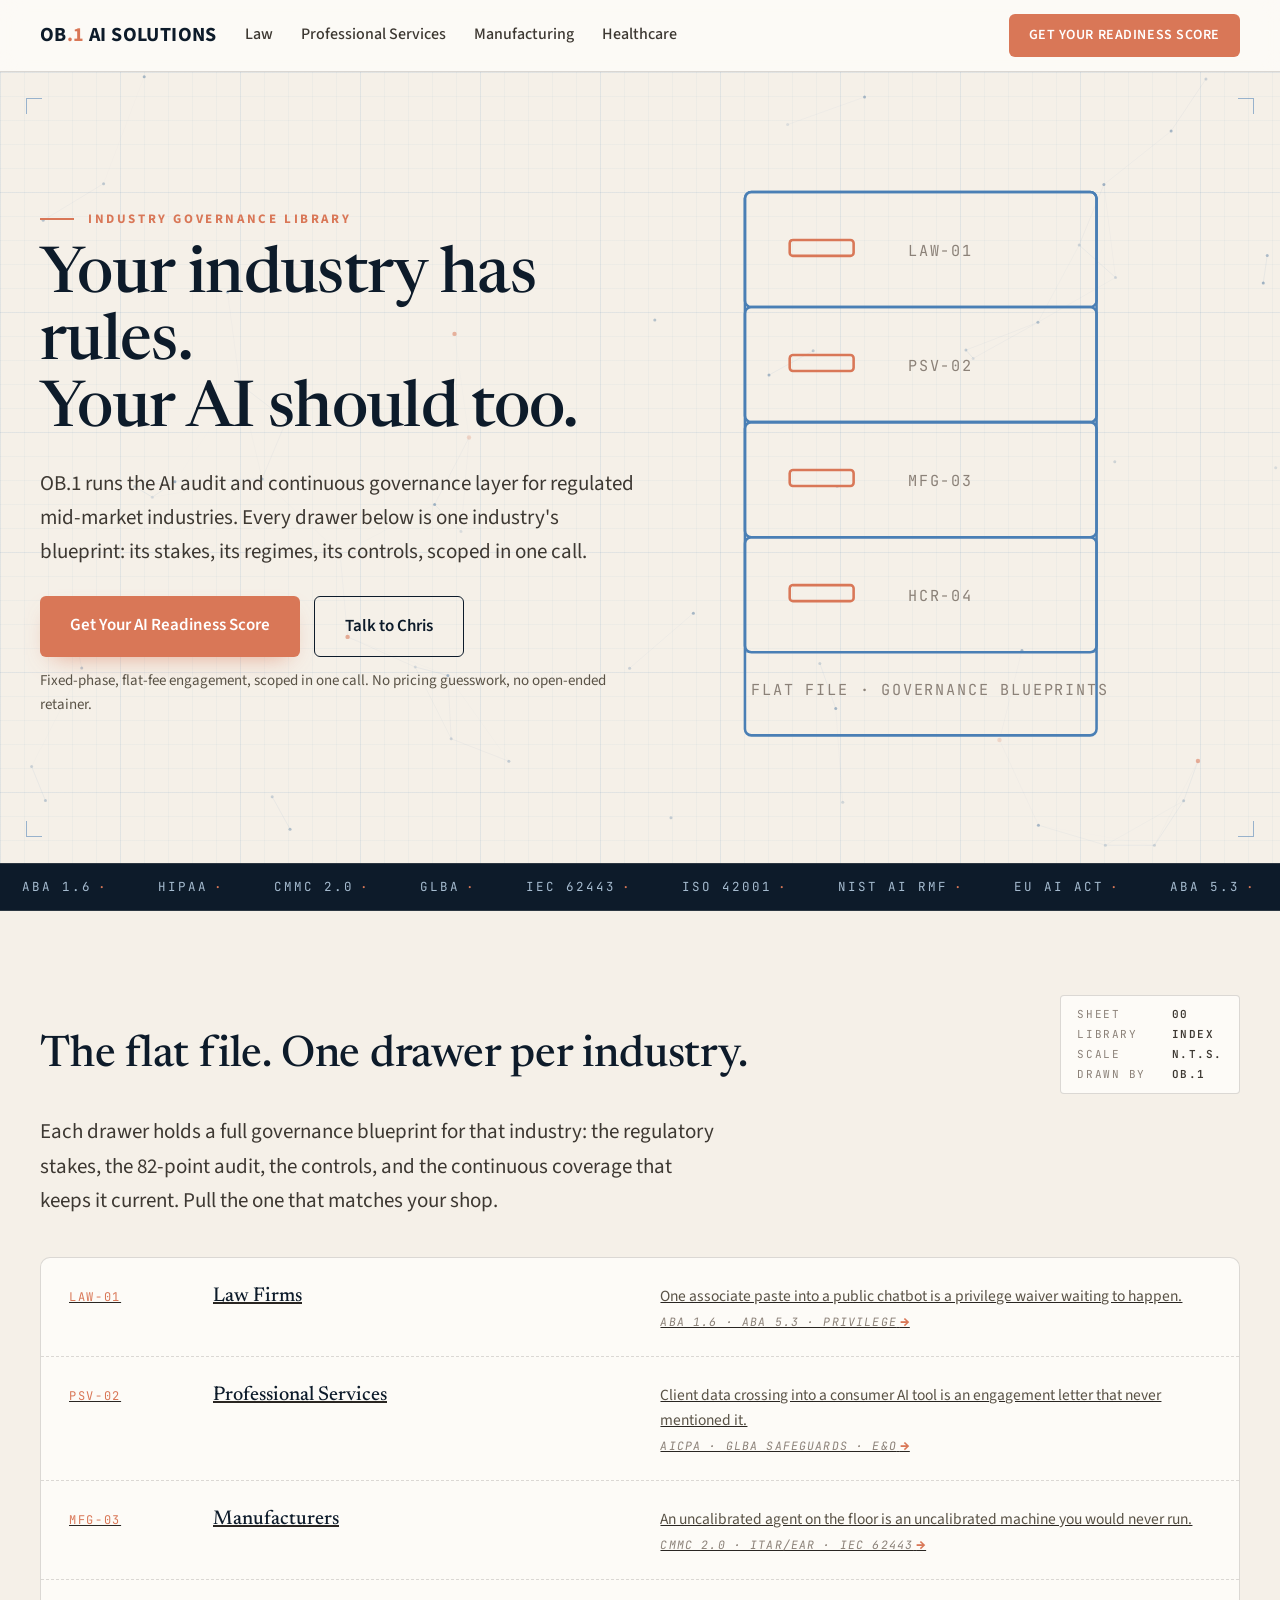
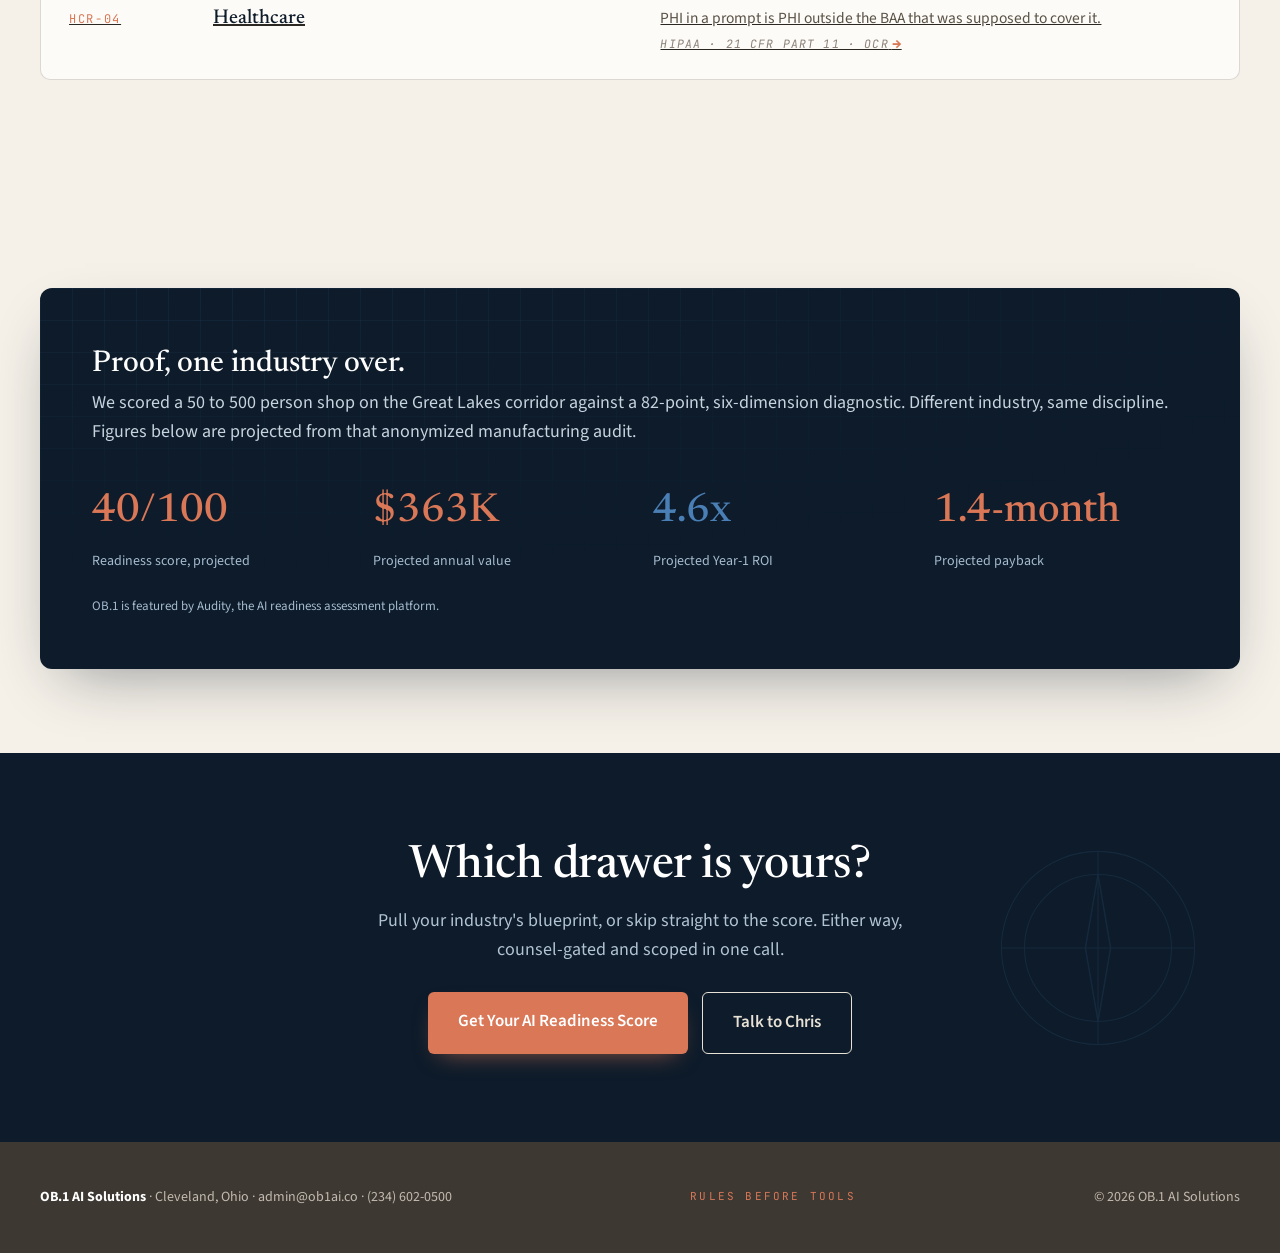
==== site/index.html @ c63a4c14 "Add hub index page, robots.txt, sitemap Co-Authored-By: Claude Fable 5 <noreply@anthropic.com> Claud" ====
<!doctype html>
<html lang="en">
<head>
<meta charset="utf-8">
<meta name="viewport" content="width=device-width,initial-scale=1">
<title>AI Audit by Industry | OB.1 AI Solutions · Rules Before Tools</title>
<meta name="description" content="OB.1 runs the AI audit and continuous governance layer for regulated mid-market industries. Find your industry's blueprint: law, professional services, manufacturing, healthcare.">
<link rel="canonical" href="https://ob1ai.co/">
<meta property="og:type" content="website">
<meta property="og:title" content="AI Audit by Industry | OB.1 AI Solutions">
<meta property="og:description" content="OB.1 runs the AI audit and continuous governance layer for regulated mid-market industries.">
<meta property="og:url" content="https://ob1ai.co/">
<meta name="twitter:card" content="summary">
<meta name="twitter:title" content="AI Audit by Industry | OB.1 AI Solutions">
<meta name="twitter:description" content="OB.1 runs the AI audit and continuous governance layer for regulated mid-market industries.">
<link rel="preconnect" href="https://fonts.googleapis.com"><link rel="preconnect" href="https://fonts.gstatic.com" crossorigin>
<link href="https://fonts.googleapis.com/css2?family=Source+Sans+3:wght@400;500;600;700&family=Newsreader:ital,opsz,wght@0,6..72,400;0,6..72,500;0,6..72,600;1,6..72,400&family=JetBrains+Mono:wght@400;500&display=swap" rel="stylesheet">
<link rel="stylesheet" href="css/ob1.css">
<noscript><style>.reveal{opacity:1;transform:none}</style></noscript>
<script type="application/ld+json">
{
  "@context": "https://schema.org",
  "@type": "ProfessionalService",
  "name": "OB.1 AI Solutions",
  "url": "https://ob1ai.co/",
  "email": "admin@ob1ai.co",
  "telephone": "+1-234-602-0500",
  "address": {
    "@type": "PostalAddress",
    "addressLocality": "Cleveland",
    "addressRegion": "OH",
    "addressCountry": "US"
  },
  "areaServed": ["Ohio", "United States"],
  "description": "AI audit and continuous AI governance for regulated mid-market industries.",
  "slogan": "Rules Before Tools"
}
</script>
<script type="application/ld+json">
{
  "@context": "https://schema.org",
  "@type": "ItemList",
  "name": "OB.1 Industry Governance Library",
  "itemListElement": [
    {"@type":"ListItem","position":1,"name":"AI Audit for Law Firms","url":"https://ob1ai.co/law"},
    {"@type":"ListItem","position":2,"name":"AI Audit for Professional Services Firms","url":"https://ob1ai.co/professional-services"},
    {"@type":"ListItem","position":3,"name":"AI Audit for Manufacturers","url":"https://ob1ai.co/manufacturing"},
    {"@type":"ListItem","position":4,"name":"AI Audit for Healthcare Organizations","url":"https://ob1ai.co/healthcare"}
  ]
}
</script>
</head>
<body>

<nav class="ob1">
  <div class="wrap">
    <a class="logo" href="/">OB<span>.1</span> AI SOLUTIONS</a>
    <a class="nl" href="/law">Law</a>
    <a class="nl" href="/professional-services">Professional Services</a>
    <a class="nl" href="/manufacturing">Manufacturing</a>
    <a class="nl" href="/healthcare">Healthcare</a>
    <a class="cta" href="https://ob1ai.co/services">GET YOUR READINESS SCORE</a>
  </div>
</nav>

<header class="hero grid-bg" id="top">
  <canvas class="hero-canvas" data-density="1"></canvas>
  <div class="cropmarks"><i></i><i></i><i></i><i></i></div>
  <div class="wrap">
    <div>
      <p class="eyebrow">Industry Governance Library</p>
      <h1>Your industry has rules.<br>Your AI should too.</h1>
      <p class="lede">OB.1 runs the AI audit and continuous governance layer for regulated mid-market industries. Every drawer below is one industry's blueprint: its stakes, its regimes, its controls, scoped in one call.</p>
      <div class="btn-row">
        <a class="btn btn-primary" href="https://ob1ai.co/services">Get Your AI Readiness Score</a>
        <a class="btn btn-ghost" href="mailto:chris@ob1ai.co">Talk to Chris</a>
      </div>
      <p class="micro">Fixed-phase, flat-fee engagement, scoped in one call. No pricing guesswork, no open-ended retainer.</p>
    </div>
    <div class="schematic" aria-hidden="true">
      <svg viewBox="0 0 340 380" role="img" aria-hidden="true">
        <rect class="draw" x="30" y="20" width="220" height="340" rx="4"></rect>
        <rect class="draw" x="30" y="20" width="220" height="72" rx="4"></rect>
        <rect class="draw" x="30" y="92" width="220" height="72" rx="4"></rect>
        <rect class="draw" x="30" y="164" width="220" height="72" rx="4"></rect>
        <rect class="draw" x="30" y="236" width="220" height="72" rx="4"></rect>
        <rect class="draw o" x="58" y="50" width="40" height="10" rx="2"></rect>
        <rect class="draw o" x="58" y="122" width="40" height="10" rx="2"></rect>
        <rect class="draw o" x="58" y="194" width="40" height="10" rx="2"></rect>
        <rect class="draw o" x="58" y="266" width="40" height="10" rx="2"></rect>
        <line class="draw faint" x1="30" y1="308" x2="250" y2="308"></line>
        <text x="132" y="60">LAW&#8209;01</text>
        <text x="132" y="132">PSV&#8209;02</text>
        <text x="132" y="204">MFG&#8209;03</text>
        <text x="132" y="276">HCR&#8209;04</text>
        <text x="34" y="335">FLAT FILE · GOVERNANCE BLUEPRINTS</text>
      </svg>
    </div>
  </div>
</header>

<div class="ticker">
  <div class="ticker-track">
    <div class="ticker-seq">
      <span>ABA 1.6<em>·</em></span><span>HIPAA<em>·</em></span><span>CMMC 2.0<em>·</em></span><span>GLBA<em>·</em></span>
      <span>IEC 62443<em>·</em></span><span>ISO 42001<em>·</em></span><span>NIST AI RMF<em>·</em></span><span>EU AI ACT<em>·</em></span>
      <span>ABA 5.3<em>·</em></span><span>21 CFR PART 11<em>·</em></span><span>AICPA<em>·</em></span><span>ITAR/EAR<em>·</em></span>
    </div>
    <div class="ticker-seq">
      <span>ABA 1.6<em>·</em></span><span>HIPAA<em>·</em></span><span>CMMC 2.0<em>·</em></span><span>GLBA<em>·</em></span>
      <span>IEC 62443<em>·</em></span><span>ISO 42001<em>·</em></span><span>NIST AI RMF<em>·</em></span><span>EU AI ACT<em>·</em></span>
      <span>ABA 5.3<em>·</em></span><span>21 CFR PART 11<em>·</em></span><span>AICPA<em>·</em></span><span>ITAR/EAR<em>·</em></span>
    </div>
  </div>
</div>

<section id="drawers">
  <div class="wrap">
    <div class="sheet-head reveal">
      <h2>The flat file. One drawer per industry.</h2>
      <div class="titleblock">
        SHEET <b>00</b>
        LIBRARY <b>INDEX</b>
        SCALE <b>N.T.S.</b>
        DRAWN BY <b>OB.1</b>
      </div>
    </div>
    <p class="lede reveal">Each drawer holds a full governance blueprint for that industry: the regulatory stakes, the 82-point audit, the controls, and the continuous coverage that keeps it current. Pull the one that matches your shop.</p>

    <div class="ledger reveal">
      <a class="ledger-row" href="/law">
        <span class="no">LAW&#8209;01</span>
        <b>Law Firms</b>
        <span>One associate paste into a public chatbot is a privilege waiver waiting to happen.<br><em class="dim">ABA 1.6 · ABA 5.3 · PRIVILEGE</em> <span class="arr" aria-hidden="true" style="color:var(--orange);font-weight:700">&rarr;</span></span>
      </a>
      <a class="ledger-row" href="/professional-services">
        <span class="no">PSV&#8209;02</span>
        <b>Professional Services</b>
        <span>Client data crossing into a consumer AI tool is an engagement letter that never mentioned it.<br><em class="dim">AICPA · GLBA SAFEGUARDS · E&amp;O</em> <span class="arr" aria-hidden="true" style="color:var(--orange);font-weight:700">&rarr;</span></span>
      </a>
      <a class="ledger-row" href="/manufacturing">
        <span class="no">MFG&#8209;03</span>
        <b>Manufacturers</b>
        <span>An uncalibrated agent on the floor is an uncalibrated machine you would never run.<br><em class="dim">CMMC 2.0 · ITAR/EAR · IEC 62443</em> <span class="arr" aria-hidden="true" style="color:var(--orange);font-weight:700">&rarr;</span></span>
      </a>
      <a class="ledger-row" href="/healthcare">
        <span class="no">HCR&#8209;04</span>
        <b>Healthcare</b>
        <span>PHI in a prompt is PHI outside the BAA that was supposed to cover it.<br><em class="dim">HIPAA · 21 CFR PART 11 · OCR</em> <span class="arr" aria-hidden="true" style="color:var(--orange);font-weight:700">&rarr;</span></span>
      </a>
    </div>
  </div>
</section>

<section>
  <div class="wrap">
    <div class="case-panel reveal">
      <div class="grid-veil"></div>
      <h3>Proof, one industry over.</h3>
      <p>We scored a 50 to 500 person shop on the Great Lakes corridor against a 82-point, six-dimension diagnostic. Different industry, same discipline. Figures below are projected from that anonymized manufacturing audit.</p>
      <div class="case-stats">
        <div><b data-count="53" data-suffix="/100">0</b><span>Readiness score, projected</span></div>
        <div><b data-count="487" data-prefix="$" data-suffix="K">$0K</b><span>Projected annual value</span></div>
        <div class="bl"><b data-count="6.2" data-decimals="1" data-suffix="x">0x</b><span>Projected Year-1 ROI</span></div>
        <div><b data-count="1.9" data-decimals="1" data-suffix="-month">0</b><span>Projected payback</span></div>
      </div>
      <p style="margin-top:22px;font-size:13px;color:var(--t-on-navy-dim)">OB.1 is featured by Audity, the AI readiness assessment platform.</p>
    </div>
  </div>
</section>

<section class="cta-band grid-bg on-dark">
  <svg class="compass" viewBox="0 0 200 200" aria-hidden="true">
    <circle cx="100" cy="100" r="92" fill="none" stroke="#4A7FB5" stroke-width="1"></circle>
    <circle cx="100" cy="100" r="70" fill="none" stroke="#4A7FB5" stroke-width="1"></circle>
    <line x1="100" y1="8" x2="100" y2="192" stroke="#4A7FB5" stroke-width="1"></line>
    <line x1="8" y1="100" x2="192" y2="100" stroke="#4A7FB5" stroke-width="1"></line>
    <polygon points="100,30 112,100 100,170 88,100" fill="none" stroke="#4A7FB5" stroke-width="1.4"></polygon>
  </svg>
  <div class="wrap">
    <h2>Which drawer is yours?</h2>
    <p>Pull your industry's blueprint, or skip straight to the score. Either way, counsel-gated and scoped in one call.</p>
    <div class="btn-row">
      <a class="btn btn-primary" href="https://ob1ai.co/services">Get Your AI Readiness Score</a>
      <a class="btn btn-ghost" href="mailto:chris@ob1ai.co">Talk to Chris</a>
    </div>
  </div>
</section>

<footer class="ob1">
  <div class="wrap">
    <div><b>OB.1 AI Solutions</b> · Cleveland, Ohio · <a href="mailto:admin@ob1ai.co">admin@ob1ai.co</a> · <a href="tel:+12346020500">(234) 602-0500</a></div>
    <div class="foot-tag">RULES BEFORE TOOLS</div>
    <div>&copy; 2026 OB.1 AI Solutions</div>
  </div>
</footer>

<script src="js/ob1.js" defer></script>
</body>
</html>
---- site/css/ob1.css ----
/* ==========================================================================
   OB.1 AI SOLUTIONS · Architectural Blueprint Design System · v1.0
   Vertical landing pages: Law · Professional Services · Manufacturing · Healthcare
   Canvas: parchment. Structure: blueprint navy. Accent: sunset orange (<=15%).
   Type: Newsreader (display serif) · Source Sans 3 (UI/body) · JetBrains Mono (drafting annotations)
   ========================================================================== */

:root{
  --parchment:#F5F0E8;
  --paper:#FDFBF7;
  --cream:#E8DFD0;
  --navy:#0D1B2A;
  --navy-2:#1B3A5C;
  --blue:#2E5E8E;
  --line:#4A7FB5;
  --orange:#D97757;
  --amber:#E09070;
  --charcoal:#3D3832;
  --stone:#8B8178;
  --ink:#2A2622;
  --hairline:rgba(61,56,50,.18);
  --hairline-d:rgba(232,226,214,.14);
  --t-on-navy:#E8E2D6;
  --t-on-navy-dim:#a5bbcf;
  --serif:'Newsreader',Georgia,serif;
  --sans:'Source Sans 3','Helvetica Neue',Arial,sans-serif;
  --mono:'JetBrains Mono','Fira Code',Consolas,monospace;
  --shadow-card:0 24px 60px -24px rgba(13,27,42,.45);
  --shadow-soft:0 2px 8px rgba(13,27,42,.12);
  --ease-out:cubic-bezier(.2,.7,.2,1);
  --maxw:1280px;
}

*{margin:0;padding:0;box-sizing:border-box}
html{scroll-behavior:smooth}
body{
  font-family:var(--sans);
  background:var(--parchment);
  color:var(--ink);
  line-height:1.62;
  font-size:18px;
  overflow-x:hidden;
  -webkit-font-smoothing:antialiased;
}
img,svg,canvas{max-width:100%;display:block}
a{color:inherit}
::selection{background:rgba(217,119,87,.28)}

.serif{font-family:var(--serif)}
.mono{font-family:var(--mono)}
.wrap{max-width:var(--maxw);margin:0 auto;padding:0 40px}

/* Blueprint grid canvases -------------------------------------------------- */
.grid-bg{
  background-image:
    linear-gradient(rgba(74,127,181,.07) 1px,transparent 1px),
    linear-gradient(90deg,rgba(74,127,181,.07) 1px,transparent 1px),
    linear-gradient(rgba(74,127,181,.045) 1px,transparent 1px),
    linear-gradient(90deg,rgba(74,127,181,.045) 1px,transparent 1px);
  background-size:120px 120px,120px 120px,24px 24px,24px 24px;
}
.dark .grid-bg,.grid-bg.dark{
  background-image:
    linear-gradient(rgba(74,127,181,.14) 1px,transparent 1px),
    linear-gradient(90deg,rgba(74,127,181,.14) 1px,transparent 1px),
    linear-gradient(rgba(74,127,181,.07) 1px,transparent 1px),
    linear-gradient(90deg,rgba(74,127,181,.07) 1px,transparent 1px);
  background-size:120px 120px,120px 120px,24px 24px,24px 24px;
}

/* Type scale --------------------------------------------------------------- */
.eyebrow{
  color:var(--orange);font-size:13px;font-weight:700;letter-spacing:.2em;
  text-transform:uppercase;margin-bottom:14px;display:flex;align-items:center;gap:14px;
}
.eyebrow::before{content:"";width:34px;height:2px;background:var(--orange);flex:none}
h1{font-family:var(--serif);font-weight:500;font-size:clamp(40px,5vw,64px);line-height:1.05;color:var(--navy);letter-spacing:-.01em}
h2{font-family:var(--serif);font-weight:500;font-size:clamp(30px,3.4vw,44px);line-height:1.1;color:var(--navy);margin-bottom:14px;letter-spacing:-.005em}
h3{font-family:var(--serif);font-weight:500;color:var(--navy)}
.lede{font-size:21px;color:var(--charcoal);max-width:680px;margin-top:20px}
.micro{font-size:15px;color:#595246;margin-top:12px}
.dim{font-family:var(--mono);font-size:11.5px;letter-spacing:.1em;color:var(--stone);text-transform:uppercase}

/* Nav ---------------------------------------------------------------------- */
nav.ob1{
  background:rgba(253,251,247,.88);backdrop-filter:blur(12px);-webkit-backdrop-filter:blur(12px);
  border-bottom:1px solid var(--hairline);padding:14px 0;position:sticky;top:0;z-index:90;
}
nav.ob1 .wrap{display:flex;align-items:center;gap:28px}
.logo{font-weight:700;font-size:20px;letter-spacing:.02em;color:var(--navy);text-decoration:none}
.logo span{color:var(--orange)}
nav.ob1 a.nl{color:var(--charcoal);text-decoration:none;font-size:16px;font-weight:500;position:relative}
nav.ob1 a.nl:after{content:"";position:absolute;left:0;bottom:-4px;width:0;height:2px;background:var(--orange);transition:width .28s var(--ease-out)}
nav.ob1 a.nl:hover:after,nav.ob1 a.nl[aria-current]:after{width:100%}
nav.ob1 .cta{margin-left:auto;background:var(--orange);color:#fff;padding:10px 20px;border-radius:6px;font-weight:600;font-size:14px;text-decoration:none;letter-spacing:.04em;transition:background .2s,transform .2s}
nav.ob1 .cta:hover{background:#c4633f;transform:translateY(-1px)}

/* Buttons ------------------------------------------------------------------ */
.btn{display:inline-block;text-decoration:none;font-weight:600;font-size:17px;padding:16px 30px;border-radius:6px;transition:transform .22s var(--ease-out),background .2s,box-shadow .22s}
.btn-primary{background:var(--orange);color:#fff;box-shadow:0 10px 24px -12px rgba(217,119,87,.7)}
.btn-primary:hover{background:#c4633f;transform:translateY(-2px);box-shadow:0 16px 30px -12px rgba(217,119,87,.75)}
.btn-ghost{border:1.5px solid var(--navy);color:var(--navy)}
.btn-ghost:hover{background:rgba(13,27,42,.05);transform:translateY(-2px)}
.on-dark .btn-ghost{border-color:var(--t-on-navy);color:var(--t-on-navy)}
.on-dark .btn-ghost:hover{background:rgba(232,226,214,.08)}
.btn-row{display:flex;gap:14px;margin-top:28px;flex-wrap:wrap}

/* Sections & sheet title-blocks ------------------------------------------- */
section{padding:84px 0;position:relative}
.sheet-head{display:flex;align-items:flex-end;justify-content:space-between;gap:24px;margin-bottom:8px}
.sheet-no{
  font-family:var(--serif);font-weight:500;font-size:clamp(64px,8vw,110px);line-height:.8;
  color:transparent;-webkit-text-stroke:1.5px rgba(74,127,181,.5);user-select:none;flex:none;
}
.dark .sheet-no,.on-dark .sheet-no{-webkit-text-stroke:1.5px rgba(232,226,214,.28)}
.titleblock{
  font-family:var(--mono);font-size:11px;letter-spacing:.14em;text-transform:uppercase;
  color:var(--stone);border:1px solid var(--hairline);border-radius:4px;padding:10px 16px;
  display:grid;grid-template-columns:auto auto;gap:2px 26px;background:var(--paper);
}
.titleblock b{color:var(--charcoal);font-weight:600}
.on-dark .titleblock{border-color:var(--hairline-d);background:rgba(232,226,214,.05);color:var(--t-on-navy-dim)}
.on-dark .titleblock b{color:var(--t-on-navy)}

/* Hero --------------------------------------------------------------------- */
.hero{padding:88px 0 96px;position:relative;overflow:hidden}
.hero .wrap{display:grid;grid-template-columns:1.05fr .95fr;gap:56px;align-items:center;position:relative;z-index:2}
.hero-canvas{position:absolute;inset:0;z-index:1;pointer-events:none}

/* Crop marks (drafting sheet corners) */
.cropmarks{position:absolute;inset:26px;pointer-events:none;z-index:1}
.cropmarks i{position:absolute;width:16px;height:16px;border-color:rgba(74,127,181,.55);border-style:solid;border-width:0}
.cropmarks i:nth-child(1){top:0;left:0;border-top-width:1.5px;border-left-width:1.5px}
.cropmarks i:nth-child(2){top:0;right:0;border-top-width:1.5px;border-right-width:1.5px}
.cropmarks i:nth-child(3){bottom:0;left:0;border-bottom-width:1.5px;border-left-width:1.5px}
.cropmarks i:nth-child(4){bottom:0;right:0;border-bottom-width:1.5px;border-right-width:1.5px}

/* Tilt cards (3D) ---------------------------------------------------------- */
.tilt-wrap{perspective:1200px}
.tilt{transform-style:preserve-3d;transition:transform .5s var(--ease-out);will-change:transform}
.tilt .tilt-inner-pop{transform:translateZ(28px)}

/* Scorecard ---------------------------------------------------------------- */
.scorecard{background:var(--navy);border-radius:12px;padding:38px;color:var(--t-on-navy);box-shadow:var(--shadow-card);position:relative;overflow:hidden}
.scorecard::after{content:"";position:absolute;inset:0;pointer-events:none;background:
  linear-gradient(rgba(74,127,181,.12) 1px,transparent 1px),
  linear-gradient(90deg,rgba(74,127,181,.12) 1px,transparent 1px);
  background-size:28px 28px;mask-image:radial-gradient(120% 90% at 80% 0%,#000 0%,transparent 70%)}
.sc-head{display:flex;justify-content:space-between;align-items:baseline;border-bottom:1px solid var(--hairline-d);padding-bottom:14px;margin-bottom:22px;position:relative;z-index:2}
.sc-head b{font-size:13px;letter-spacing:.14em;text-transform:uppercase}
.sc-head span{font-size:12.5px;color:var(--t-on-navy-dim);font-family:var(--mono)}
.dial-row{display:flex;gap:28px;align-items:center;position:relative;z-index:2}
.dial{position:relative;width:180px;height:180px;flex:none}
.dial svg{transform:rotate(-90deg);overflow:visible}
.dial .num{position:absolute;inset:0;display:flex;flex-direction:column;align-items:center;justify-content:center}
.dial .num b{font-size:48px;font-family:var(--serif);font-weight:600;color:#fff}
.dial .num i{font-style:normal;font-size:11px;letter-spacing:.12em;color:var(--t-on-navy-dim);font-family:var(--mono)}
.findings{flex:1;display:flex;flex-direction:column}
.finding{display:flex;gap:14px;align-items:baseline;padding:10px 0;border-bottom:1px dashed var(--hairline-d)}
.finding:last-child{border-bottom:none}
.finding b{font-family:var(--serif);font-size:32px;font-weight:600;color:var(--orange);min-width:56px}
.finding.blue b{color:var(--line)}
.finding span{font-size:15px;color:#c7d3de;line-height:1.5}
.sc-foot{margin-top:22px;font-size:13px;color:var(--t-on-navy-dim);border-top:1px solid var(--hairline-d);padding-top:14px;position:relative;z-index:2}
.sc-foot b{color:var(--t-on-navy)}

/* Regulatory ticker -------------------------------------------------------- */
.ticker{background:var(--navy);color:var(--t-on-navy-dim);overflow:hidden;padding:13px 0;border-top:1px solid var(--hairline-d);border-bottom:1px solid var(--hairline-d)}
.ticker-track{display:flex;gap:0;width:max-content;animation:tick 46s linear infinite}
.ticker-seq{display:flex;align-items:center;white-space:nowrap;font-family:var(--mono);font-size:12.5px;letter-spacing:.16em;text-transform:uppercase}
.ticker-seq span{padding:0 22px}
.ticker-seq em{font-style:normal;color:var(--orange);padding:0 6px}
@keyframes tick{to{transform:translateX(-50%)}}
.ticker:hover .ticker-track{animation-play-state:paused}

/* Stat band ---------------------------------------------------------------- */
.stat-band{background:var(--navy);color:var(--t-on-navy);padding:48px 0}
.stat-band .wrap{display:grid;grid-template-columns:repeat(3,1fr);gap:32px;text-align:center}
.stat-band b{display:block;font-family:var(--serif);font-size:44px;font-weight:500;color:#fff}
.stat-band .u{color:var(--orange)}
.stat-band span{font-size:16px;color:#b2c3d3}

/* Cards / doors ------------------------------------------------------------ */
.doors{display:grid;grid-template-columns:1fr 1fr;gap:28px;margin-top:40px}
.door{background:var(--paper);border:1px solid var(--hairline);border-top:4px solid var(--blue);border-radius:10px;padding:36px;transition:transform .32s var(--ease-out),box-shadow .32s}
.door:hover{transform:translateY(-6px);box-shadow:0 30px 50px -30px rgba(13,27,42,.4)}
.door.gaas{border-top-color:var(--orange)}
.door .tag{font-size:12px;font-weight:700;letter-spacing:.16em;text-transform:uppercase;color:var(--blue)}
.door.gaas .tag{color:var(--orange)}
.door h3{font-size:30px;margin:10px 0 12px}
.door p{font-size:17px;color:var(--charcoal)}
.door ul{list-style:none;margin:18px 0 22px}
.door li{font-size:16px;padding:8px 0 8px 24px;position:relative;border-bottom:1px dashed var(--hairline)}
.door li::before{content:"";position:absolute;left:2px;top:14px;width:10px;height:10px;border:2px solid var(--orange);border-radius:50%}
.door a.more{color:var(--navy);font-weight:600;font-size:14px;text-decoration:none;border-bottom:2px solid var(--orange)}

/* Controls grid (agentic five) --------------------------------------------- */
.controls{display:grid;grid-template-columns:repeat(5,1fr);gap:16px;margin-top:40px}
.control{background:var(--paper);border:1px solid var(--hairline);border-radius:8px;padding:24px 18px;text-align:center;transition:transform .3s var(--ease-out),border-color .3s}
.control:hover{transform:translateY(-4px);border-color:rgba(217,119,87,.5)}
.control b{display:block;font-family:var(--serif);font-size:21px;font-weight:500;color:var(--navy);margin-bottom:6px}
.control span{font-size:14.5px;color:#595246;line-height:1.5;display:block}
.control .dot{width:36px;height:36px;margin:0 auto 12px;border-radius:50%;background:rgba(217,119,87,.14);display:flex;align-items:center;justify-content:center;color:var(--orange);font-weight:700;font-size:14px;font-family:var(--mono)}

/* Scope / audit ledger rows ------------------------------------------------ */
.ledger{margin-top:40px;border:1px solid var(--hairline);border-radius:10px;overflow:hidden;background:var(--paper)}
.ledger-row{display:grid;grid-template-columns:120px 1fr 1.3fr;gap:24px;padding:22px 28px;border-bottom:1px dashed var(--hairline);align-items:baseline}
.ledger-row:last-child{border-bottom:none}
.ledger-row:hover{background:rgba(74,127,181,.05)}
.ledger-row .no{font-family:var(--mono);font-size:12px;letter-spacing:.14em;color:var(--orange)}
.ledger-row b{font-family:var(--serif);font-size:20px;font-weight:500;color:var(--navy)}
.ledger-row span{font-size:15.5px;color:#595246}

/* Chips -------------------------------------------------------------------- */
.chips{display:flex;flex-wrap:wrap;gap:10px;margin-top:32px}
.chip{background:var(--paper);border:1px solid var(--hairline);border-radius:100px;padding:9px 18px;font-size:14.5px;font-weight:500;color:var(--navy)}
.chip small{color:#595246;font-weight:400}
.chip.hot{border-color:var(--orange);background:rgba(217,119,87,.08)}

/* Quotes / proof ----------------------------------------------------------- */
.quote{background:var(--paper);border:1px solid var(--hairline);border-radius:10px;padding:30px}
.quote p{font-family:var(--serif);font-size:22px;font-style:italic;color:var(--navy);line-height:1.45}

/* Dark proof panel (case study) -------------------------------------------- */
.case-panel{background:var(--navy);color:var(--t-on-navy);border-radius:12px;padding:52px;margin-top:40px;box-shadow:var(--shadow-card);position:relative;overflow:hidden}
.case-panel .grid-veil{position:absolute;inset:0;pointer-events:none;background:
  linear-gradient(rgba(74,127,181,.1) 1px,transparent 1px),linear-gradient(90deg,rgba(74,127,181,.1) 1px,transparent 1px);
  background-size:32px 32px;mask-image:radial-gradient(130% 100% at 15% 0%,#000,transparent 75%)}
.case-panel h3{color:#fff;font-size:30px}
.case-panel p{color:#c7d3de}
.case-stats{display:grid;grid-template-columns:repeat(4,1fr);gap:26px;margin-top:34px;position:relative;z-index:2}
.case-stats b{display:block;font-family:var(--serif);font-size:40px;font-weight:500;color:var(--orange)}
.case-stats .bl b{color:var(--line)}
.case-stats span{font-size:14px;color:var(--t-on-navy-dim)}

/* FAQ ----------------------------------------------------------------------- */
details.faq{background:var(--paper);border:1px solid var(--hairline);border-radius:8px;margin-bottom:12px;overflow:hidden}
details.faq summary{cursor:pointer;padding:20px 24px;font-weight:600;font-size:17.5px;color:var(--navy);list-style:none;display:flex;justify-content:space-between;align-items:center;gap:18px}
details.faq summary::-webkit-details-marker{display:none}
details.faq summary:after{content:"+";font-family:var(--serif);font-size:22px;color:var(--orange);flex:none}
details.faq[open] summary:after{content:"–"}
details.faq p{padding:0 24px 22px;font-size:16.5px;color:var(--charcoal);max-width:840px}

/* CTA band ------------------------------------------------------------------ */
.cta-band{background:var(--navy);color:#fff;text-align:center;padding:88px 0;position:relative;overflow:hidden}
.cta-band h2{color:#fff;font-size:clamp(32px,3.6vw,46px)}
.cta-band p{color:#b2c3d3;max-width:560px;margin:14px auto 0}
.cta-band .btn-row{justify-content:center}
.compass{position:absolute;right:6%;top:50%;width:210px;height:210px;margin-top:-105px;opacity:.14;animation:spin 70s linear infinite;pointer-events:none}
@keyframes spin{to{transform:rotate(360deg)}}

/* Footer -------------------------------------------------------------------- */
footer.ob1{background:var(--charcoal);color:#c2bab0;padding:44px 0;font-size:14px}
footer.ob1 .wrap{display:flex;justify-content:space-between;flex-wrap:wrap;gap:16px;align-items:center}
footer.ob1 b{color:#fff}
footer.ob1 a{color:#c2bab0;text-decoration:none}
footer.ob1 a:hover{color:#fff}
.foot-tag{font-family:var(--mono);font-size:11px;letter-spacing:.2em;text-transform:uppercase;color:var(--orange)}

/* Schematic (SVG blueprint drawings) ---------------------------------------- */
.schematic{position:relative}
.schematic svg{width:100%;height:auto}
.schematic .draw{fill:none;stroke:var(--line);stroke-width:1.6;stroke-linecap:round;stroke-linejoin:round}
.schematic .draw.o{stroke:var(--orange)}
.schematic .draw.faint{stroke:rgba(74,127,181,.4);stroke-width:1}
.schematic text{font-family:var(--mono);font-size:9.5px;letter-spacing:.12em;fill:var(--stone);text-transform:uppercase}
.schematic .lbl-o{fill:var(--orange)}
.on-dark .schematic .draw{stroke:#7fa8cd}
.on-dark .schematic text{fill:var(--t-on-navy-dim)}
/* draw-on-scroll: js sets stroke-dasharray/offset then animates */
.schematic .draw{transition:none}

/* Reveal engine ------------------------------------------------------------- */
.reveal{opacity:0;transform:translateY(26px);transition:opacity .8s var(--ease-out),transform .8s var(--ease-out)}
.reveal.on{opacity:1;transform:none}
.reveal.d1{transition-delay:.08s}.reveal.d2{transition-delay:.16s}.reveal.d3{transition-delay:.24s}
.reveal.d4{transition-delay:.32s}.reveal.d5{transition-delay:.4s}

/* Breadcrumb rail (vertical pages) ------------------------------------------ */
.rail{position:fixed;left:18px;top:50%;transform:translateY(-50%);z-index:80;display:flex;flex-direction:column;gap:14px}
.rail a{width:9px;height:9px;border-radius:50%;border:1.5px solid var(--stone);display:block;transition:background .25s,border-color .25s,transform .25s}
.rail a.on{background:var(--orange);border-color:var(--orange);transform:scale(1.25)}
@media(max-width:1360px){.rail{display:none}}

/* Responsive ---------------------------------------------------------------- */
@media(max-width:980px){
  .hero .wrap{grid-template-columns:1fr}
  .doors,.quotes{grid-template-columns:1fr}
  .controls{grid-template-columns:repeat(2,1fr)}
  .case-stats{grid-template-columns:repeat(2,1fr)}
  .ledger-row{grid-template-columns:70px 1fr;gap:10px}
  .ledger-row span{grid-column:2}
  .stat-band .wrap{grid-template-columns:1fr;gap:22px}
  .sheet-head{flex-direction:column;align-items:flex-start;gap:10px}
  .titleblock{display:none}
  nav.ob1 a.nl{display:none}
  .wrap{padding:0 22px}
  .compass{display:none}
}
@media(prefers-reduced-motion:reduce){
  *,*::before,*::after{animation-duration:.01ms!important;animation-iteration-count:1!important;transition-duration:.01ms!important}
  html{scroll-behavior:auto}
  .reveal{opacity:1;transform:none}
  .ticker-track{animation:none}
}
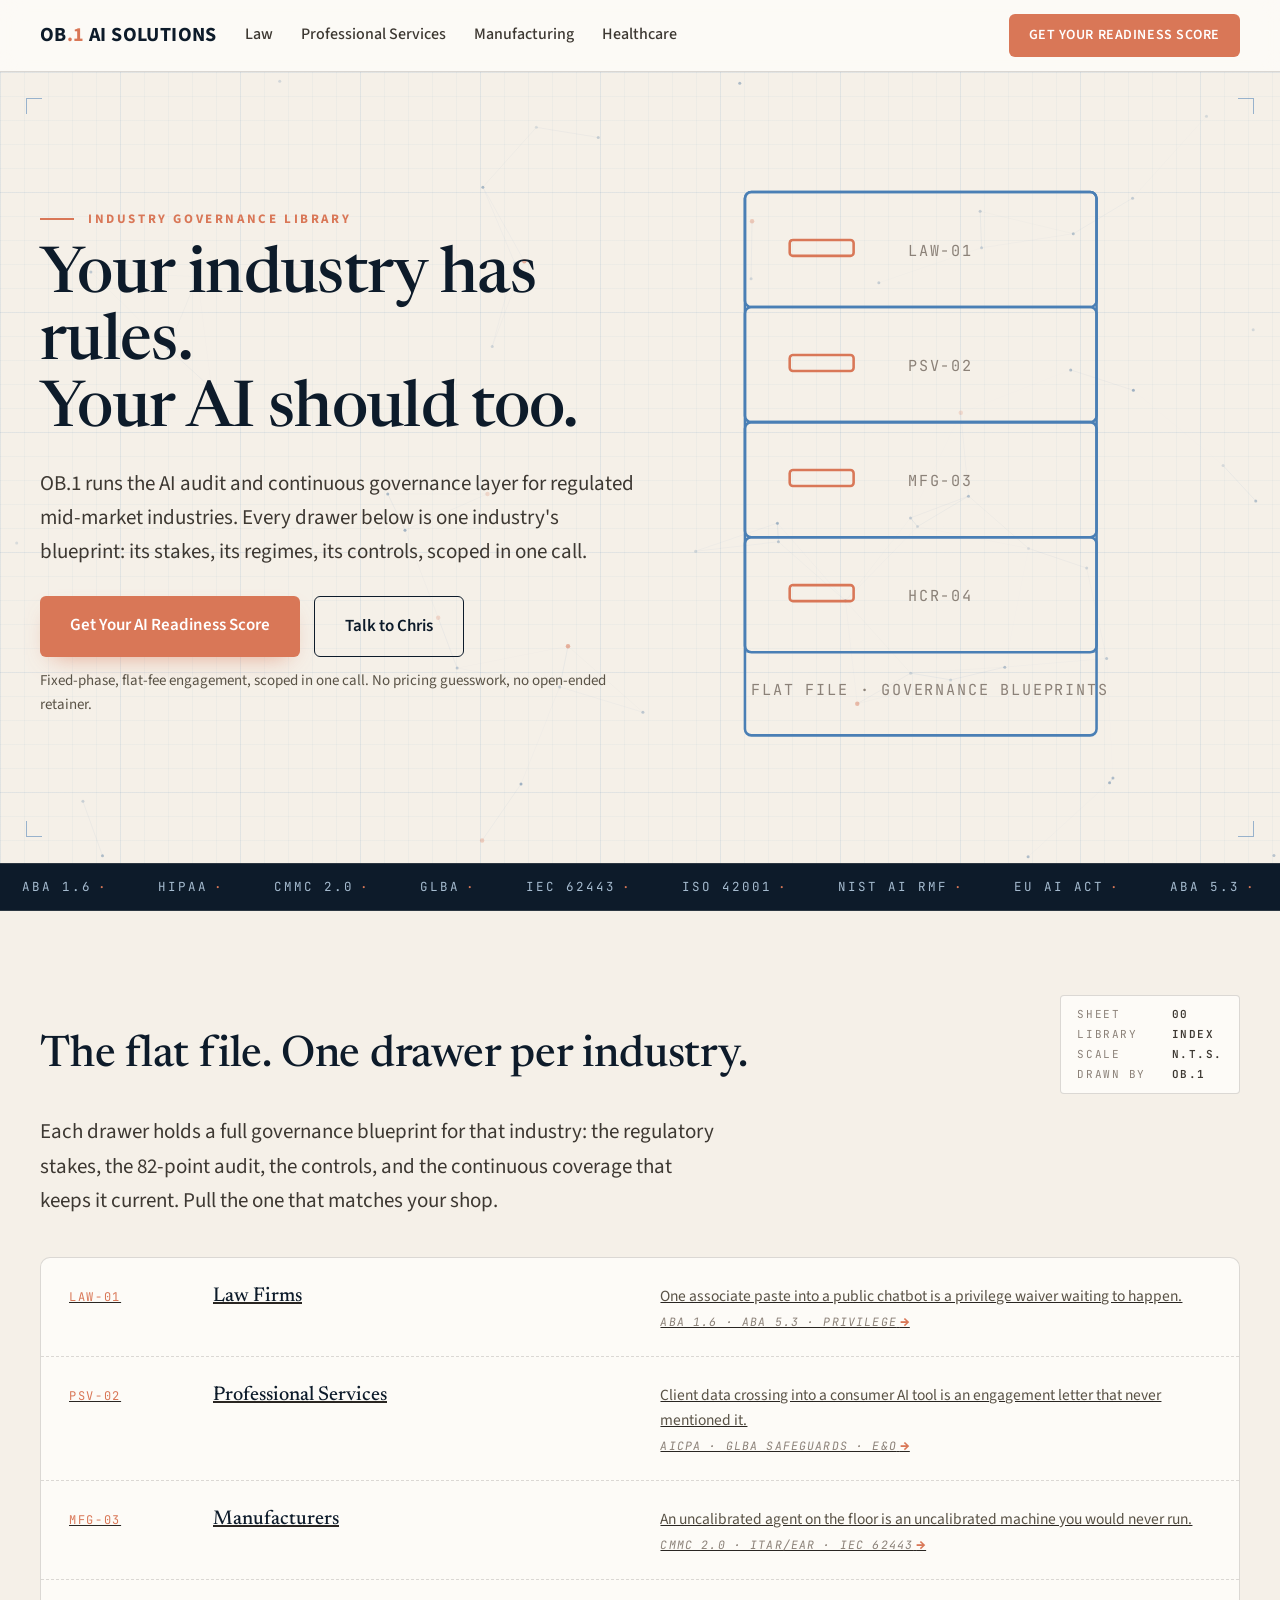
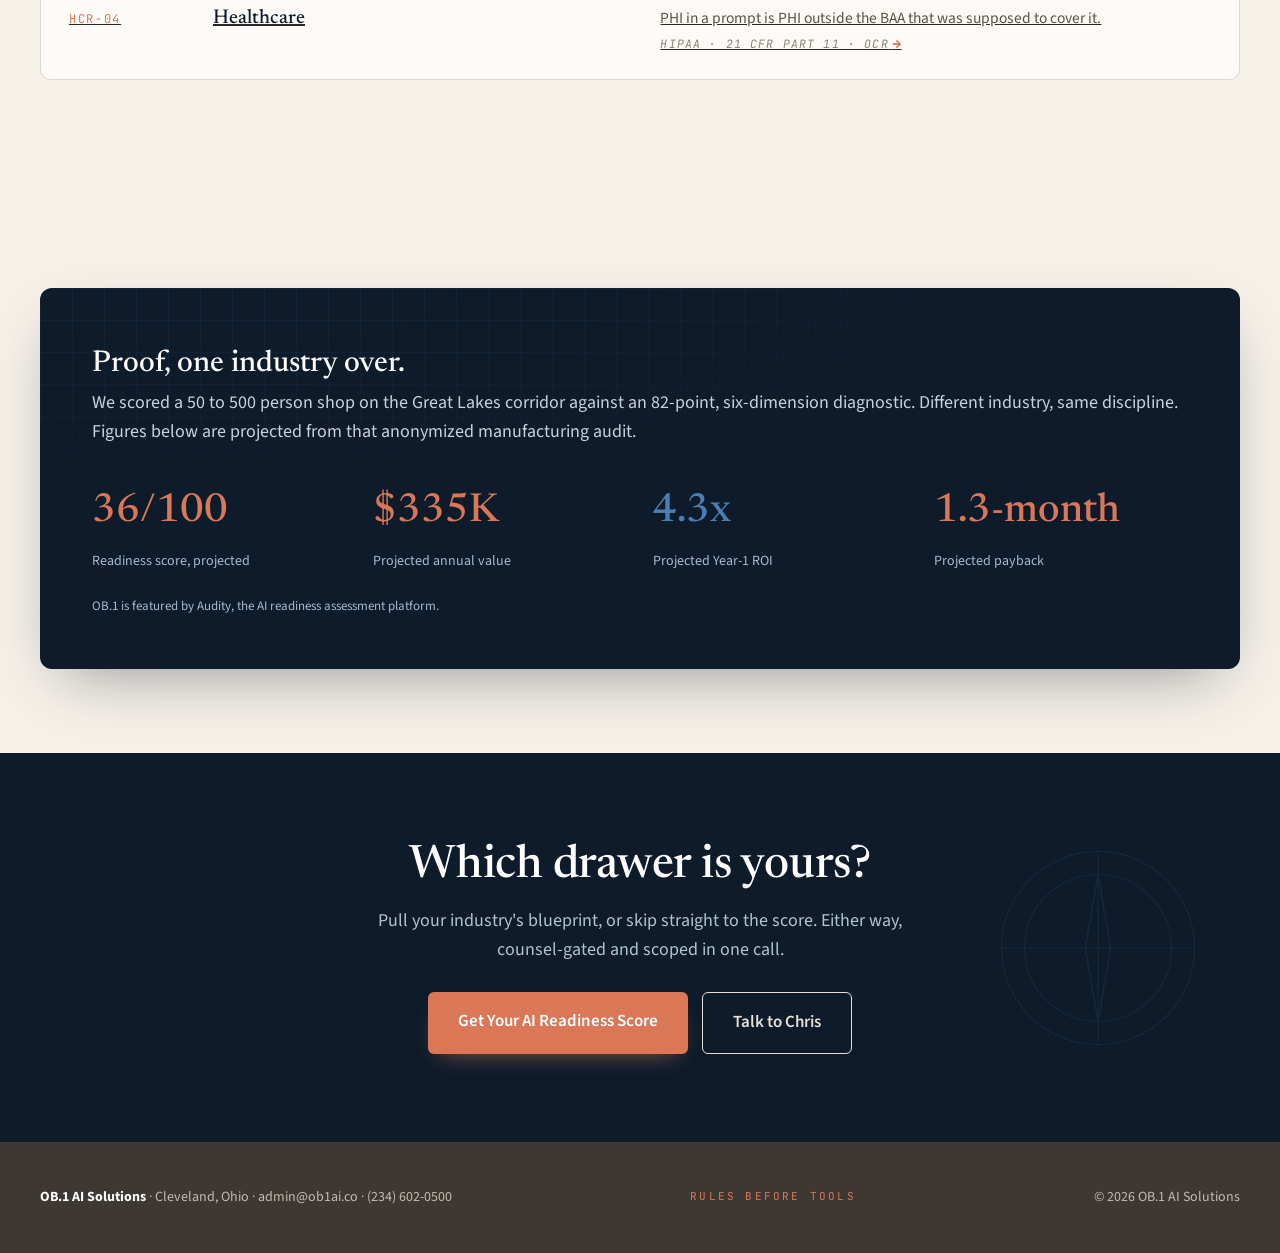
==== commit ac9d0ed2: "Apply verification findings: SEO metas, JS-off fallbacks, FAQ JSON-LD parity, a11y consistency Co-Au" ====
--- a/site/index.html
+++ b/site/index.html
@@ -4,7 +4,7 @@
 <meta charset="utf-8">
 <meta name="viewport" content="width=device-width,initial-scale=1">
 <title>AI Audit by Industry | OB.1 AI Solutions · Rules Before Tools</title>
-<meta name="description" content="OB.1 runs the AI audit and continuous governance layer for regulated mid-market industries. Find your industry's blueprint: law, professional services, manufacturing, healthcare.">
+<meta name="description" content="OB.1 runs the AI audit and continuous governance layer for regulated mid-market industries. Find your industry's blueprint: scoped, flat-fee, one call.">
 <link rel="canonical" href="https://ob1ai.co/">
 <meta property="og:type" content="website">
 <meta property="og:title" content="AI Audit by Industry | OB.1 AI Solutions">
@@ -155,14 +155,14 @@
 <section>
   <div class="wrap">
     <div class="case-panel reveal">
-      <div class="grid-veil"></div>
+      <div class="grid-veil" aria-hidden="true"></div>
       <h3>Proof, one industry over.</h3>
-      <p>We scored a 50 to 500 person shop on the Great Lakes corridor against a 82-point, six-dimension diagnostic. Different industry, same discipline. Figures below are projected from that anonymized manufacturing audit.</p>
+      <p>We scored a 50 to 500 person shop on the Great Lakes corridor against an 82-point, six-dimension diagnostic. Different industry, same discipline. Figures below are projected from that anonymized manufacturing audit.</p>
       <div class="case-stats">
-        <div><b data-count="53" data-suffix="/100">0</b><span>Readiness score, projected</span></div>
-        <div><b data-count="487" data-prefix="$" data-suffix="K">$0K</b><span>Projected annual value</span></div>
-        <div class="bl"><b data-count="6.2" data-decimals="1" data-suffix="x">0x</b><span>Projected Year-1 ROI</span></div>
-        <div><b data-count="1.9" data-decimals="1" data-suffix="-month">0</b><span>Projected payback</span></div>
+        <div><b data-count="53" data-suffix="/100">53/100</b><span>Readiness score, projected</span></div>
+        <div><b data-count="487" data-prefix="$" data-suffix="K">$487K</b><span>Projected annual value</span></div>
+        <div class="bl"><b data-count="6.2" data-decimals="1" data-suffix="x">6.2x</b><span>Projected Year-1 ROI</span></div>
+        <div><b data-count="1.9" data-decimals="1" data-suffix="-month">1.9-month</b><span>Projected payback</span></div>
       </div>
       <p style="margin-top:22px;font-size:13px;color:var(--t-on-navy-dim)">OB.1 is featured by Audity, the AI readiness assessment platform.</p>
     </div>
--- a/site/css/ob1.css
+++ b/site/css/ob1.css
@@ -148,13 +148,15 @@
   background-size:28px 28px;mask-image:radial-gradient(120% 90% at 80% 0%,#000 0%,transparent 70%)}
 .sc-head{display:flex;justify-content:space-between;align-items:baseline;border-bottom:1px solid var(--hairline-d);padding-bottom:14px;margin-bottom:22px;position:relative;z-index:2}
 .sc-head b{font-size:13px;letter-spacing:.14em;text-transform:uppercase}
-.sc-head span{font-size:12.5px;color:var(--t-on-navy-dim);font-family:var(--mono)}
+.sc-head span{font-size:11.5px;color:var(--t-on-navy-dim);font-family:var(--mono);text-align:right;max-width:46%;line-height:1.4}
 .dial-row{display:flex;gap:28px;align-items:center;position:relative;z-index:2}
 .dial{position:relative;width:180px;height:180px;flex:none}
 .dial svg{transform:rotate(-90deg);overflow:visible}
 .dial .num{position:absolute;inset:0;display:flex;flex-direction:column;align-items:center;justify-content:center}
 .dial .num b{font-size:48px;font-family:var(--serif);font-weight:600;color:#fff}
 .dial .num i{font-style:normal;font-size:11px;letter-spacing:.12em;color:var(--t-on-navy-dim);font-family:var(--mono)}
+/* static 53% default so the dial never reads as a full ring without JS */
+.dial-arc{stroke-dasharray:483.8;stroke-dashoffset:227.4}
 .findings{flex:1;display:flex;flex-direction:column}
 .finding{display:flex;gap:14px;align-items:baseline;padding:10px 0;border-bottom:1px dashed var(--hairline-d)}
 .finding:last-child{border-bottom:none}
@@ -216,6 +218,7 @@
 .chip{background:var(--paper);border:1px solid var(--hairline);border-radius:100px;padding:9px 18px;font-size:14.5px;font-weight:500;color:var(--navy)}
 .chip small{color:#595246;font-weight:400}
 .chip.hot{border-color:var(--orange);background:rgba(217,119,87,.08)}
+.arr{color:var(--orange);font-weight:700}
 
 /* Quotes / proof ----------------------------------------------------------- */
 .quote{background:var(--paper);border:1px solid var(--hairline);border-radius:10px;padding:30px}
@@ -293,7 +296,9 @@
   .stat-band .wrap{grid-template-columns:1fr;gap:22px}
   .sheet-head{flex-direction:column;align-items:flex-start;gap:10px}
   .titleblock{display:none}
-  nav.ob1 a.nl{display:none}
+  nav.ob1 .wrap{flex-wrap:wrap;gap:8px 18px}
+  nav.ob1 a.nl{font-size:14px}
+  nav.ob1 .cta{padding:8px 14px;font-size:12.5px}
   .wrap{padding:0 22px}
   .compass{display:none}
 }
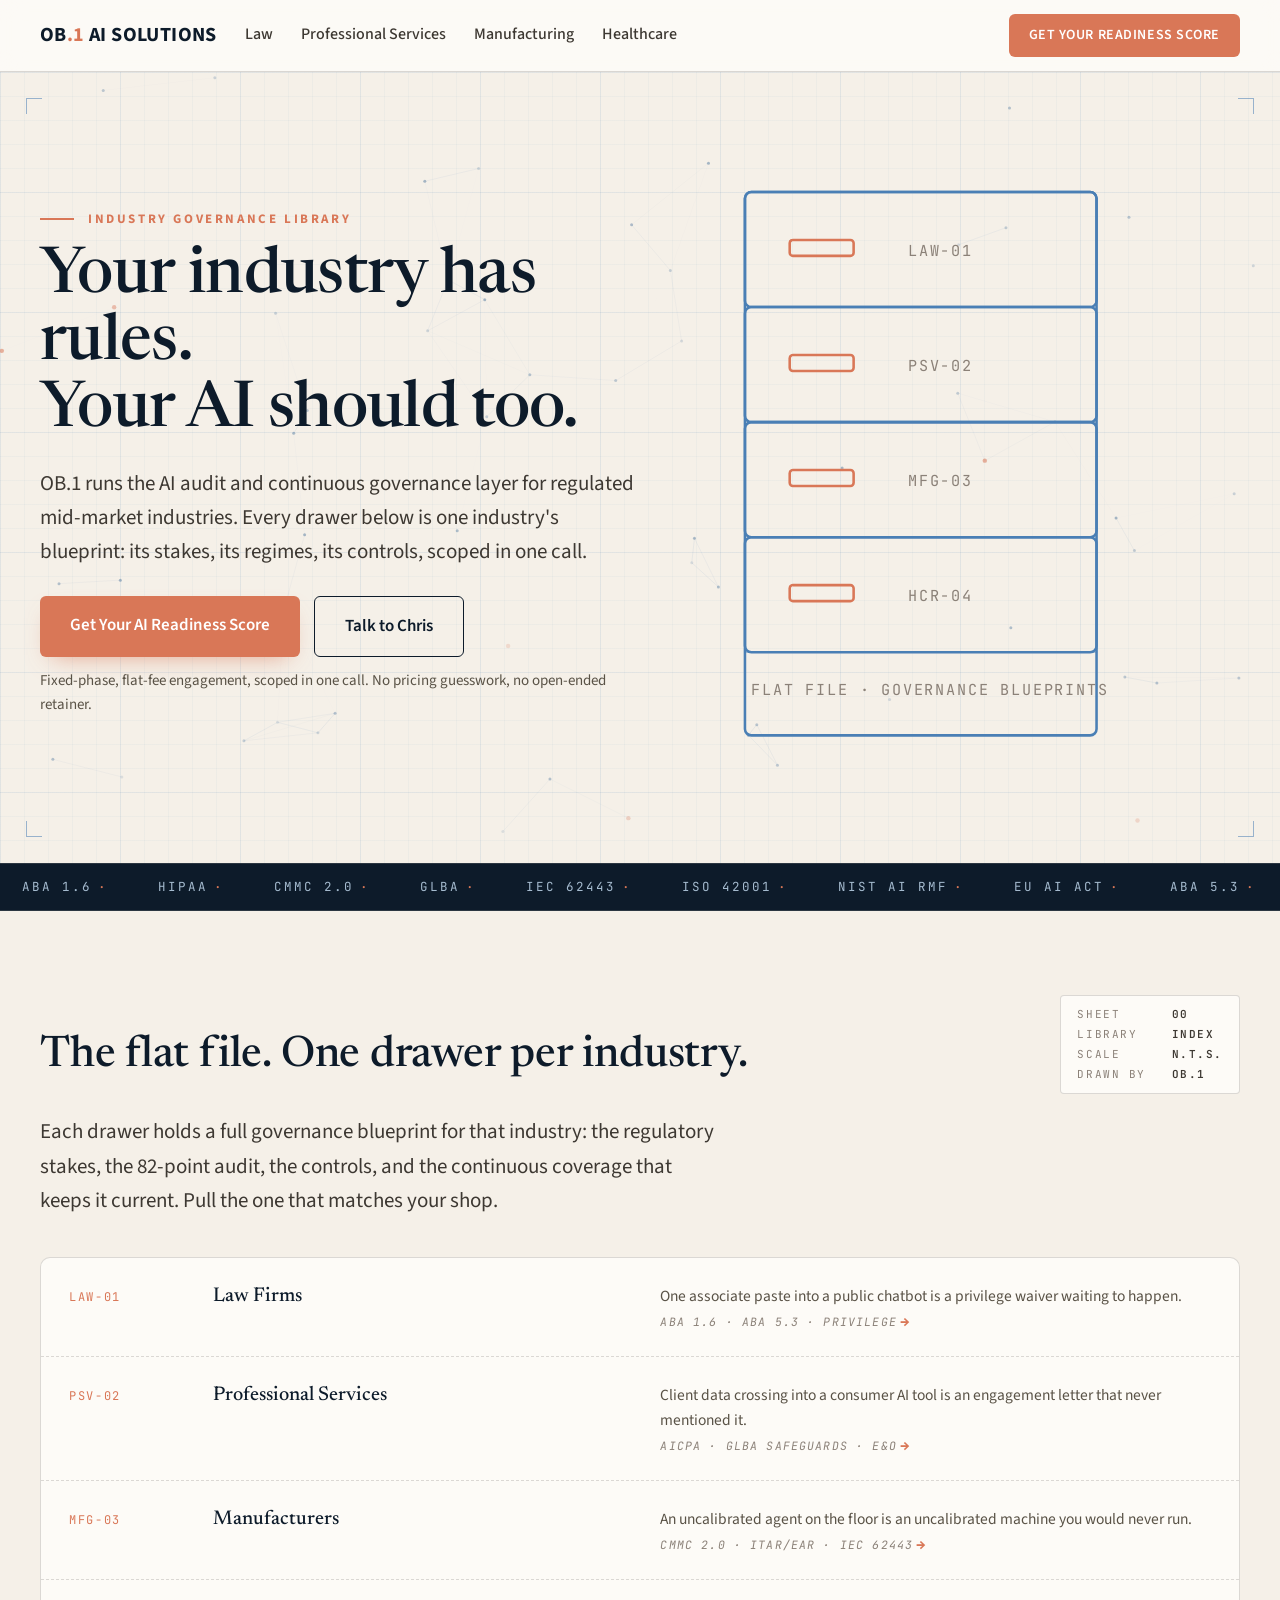
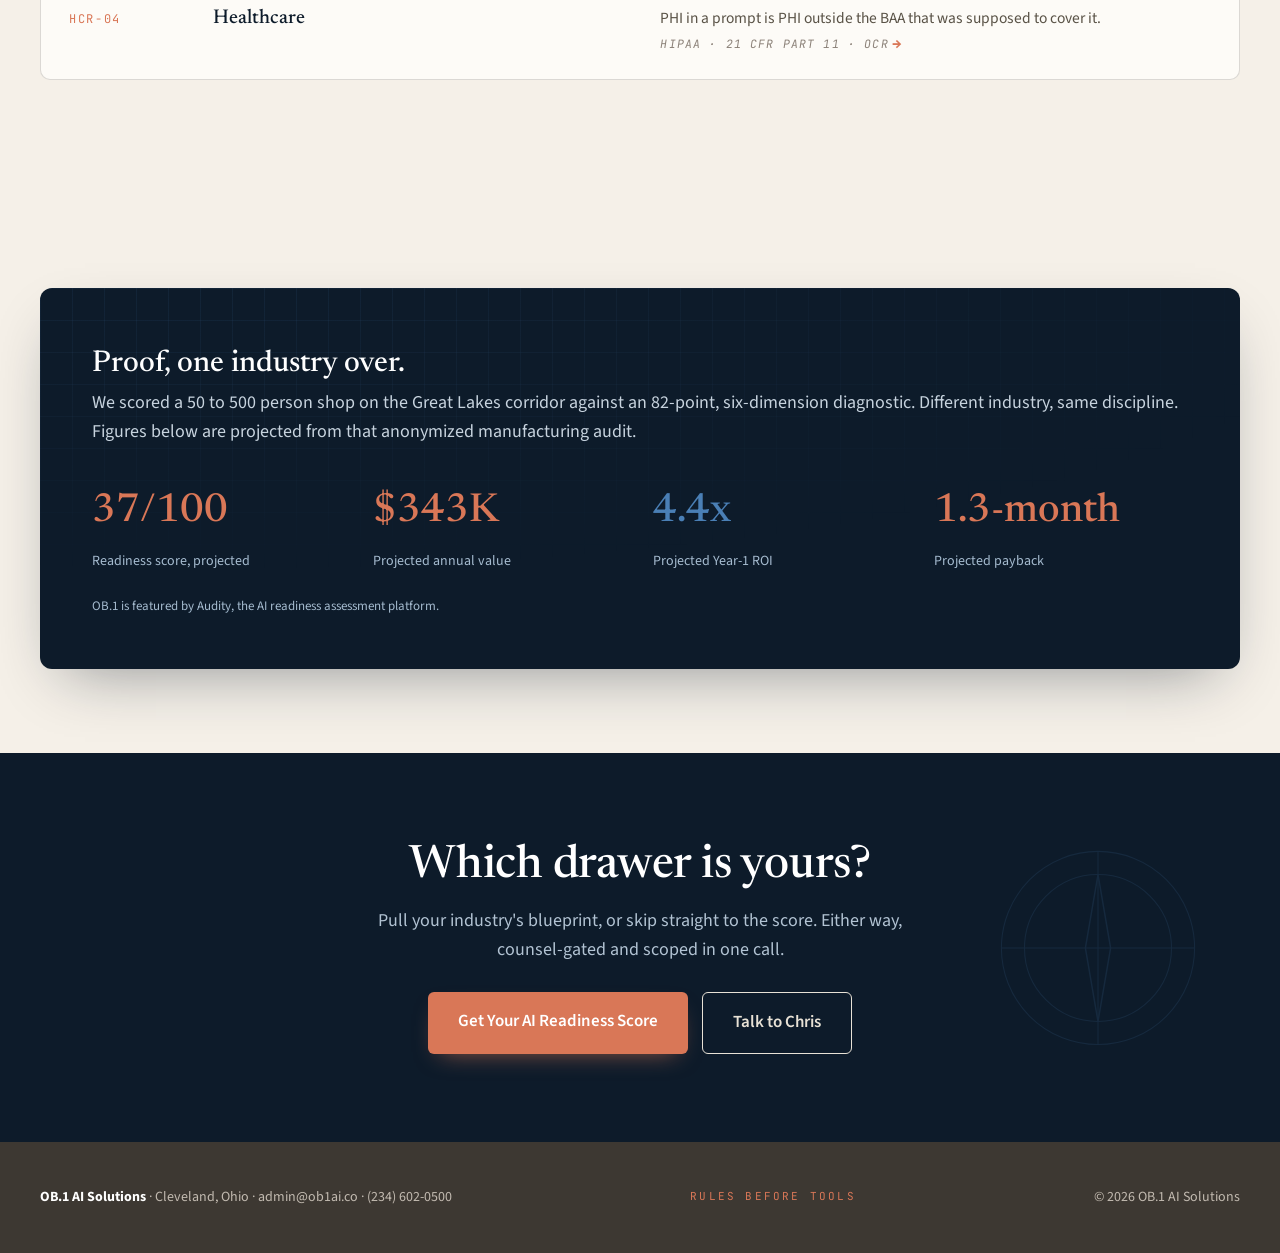
==== commit e455a83a: "Polish: favicon, hub drawer link styling, healthcare dimension grid, ledger link fix Co-Authored-By:" ====
--- a/site/index.html
+++ b/site/index.html
@@ -5,6 +5,7 @@
 <meta name="viewport" content="width=device-width,initial-scale=1">
 <title>AI Audit by Industry | OB.1 AI Solutions · Rules Before Tools</title>
 <meta name="description" content="OB.1 runs the AI audit and continuous governance layer for regulated mid-market industries. Find your industry's blueprint: scoped, flat-fee, one call.">
+<link rel="icon" href="data:image/svg+xml,%3Csvg xmlns=%27http://www.w3.org/2000/svg%27 viewBox=%270 0 64 64%27%3E%3Crect width=%2764%27 height=%2764%27 rx=%2712%27 fill=%27%230D1B2A%27/%3E%3Ctext x=%2732%27 y=%2746%27 font-family=%27Georgia,serif%27 font-size=%2736%27 font-style=%27italic%27 fill=%27%23D97757%27 text-anchor=%27middle%27%3E.1%3C/text%3E%3C/svg%3E">
 <link rel="canonical" href="https://ob1ai.co/">
 <meta property="og:type" content="website">
 <meta property="og:title" content="AI Audit by Industry | OB.1 AI Solutions">
--- a/site/css/ob1.css
+++ b/site/css/ob1.css
@@ -198,6 +198,7 @@
 
 /* Controls grid (agentic five) --------------------------------------------- */
 .controls{display:grid;grid-template-columns:repeat(5,1fr);gap:16px;margin-top:40px}
+.controls.six{grid-template-columns:repeat(3,1fr)}
 .control{background:var(--paper);border:1px solid var(--hairline);border-radius:8px;padding:24px 18px;text-align:center;transition:transform .3s var(--ease-out),border-color .3s}
 .control:hover{transform:translateY(-4px);border-color:rgba(217,119,87,.5)}
 .control b{display:block;font-family:var(--serif);font-size:21px;font-weight:500;color:var(--navy);margin-bottom:6px}
@@ -210,6 +211,7 @@
 .ledger-row:last-child{border-bottom:none}
 .ledger-row:hover{background:rgba(74,127,181,.05)}
 .ledger-row .no{font-family:var(--mono);font-size:12px;letter-spacing:.14em;color:var(--orange)}
+a.ledger-row{text-decoration:none;color:inherit}
 .ledger-row b{font-family:var(--serif);font-size:20px;font-weight:500;color:var(--navy)}
 .ledger-row span{font-size:15.5px;color:#595246}
 
@@ -289,7 +291,7 @@
 @media(max-width:980px){
   .hero .wrap{grid-template-columns:1fr}
   .doors,.quotes{grid-template-columns:1fr}
-  .controls{grid-template-columns:repeat(2,1fr)}
+  .controls,.controls.six{grid-template-columns:repeat(2,1fr)}
   .case-stats{grid-template-columns:repeat(2,1fr)}
   .ledger-row{grid-template-columns:70px 1fr;gap:10px}
   .ledger-row span{grid-column:2}
